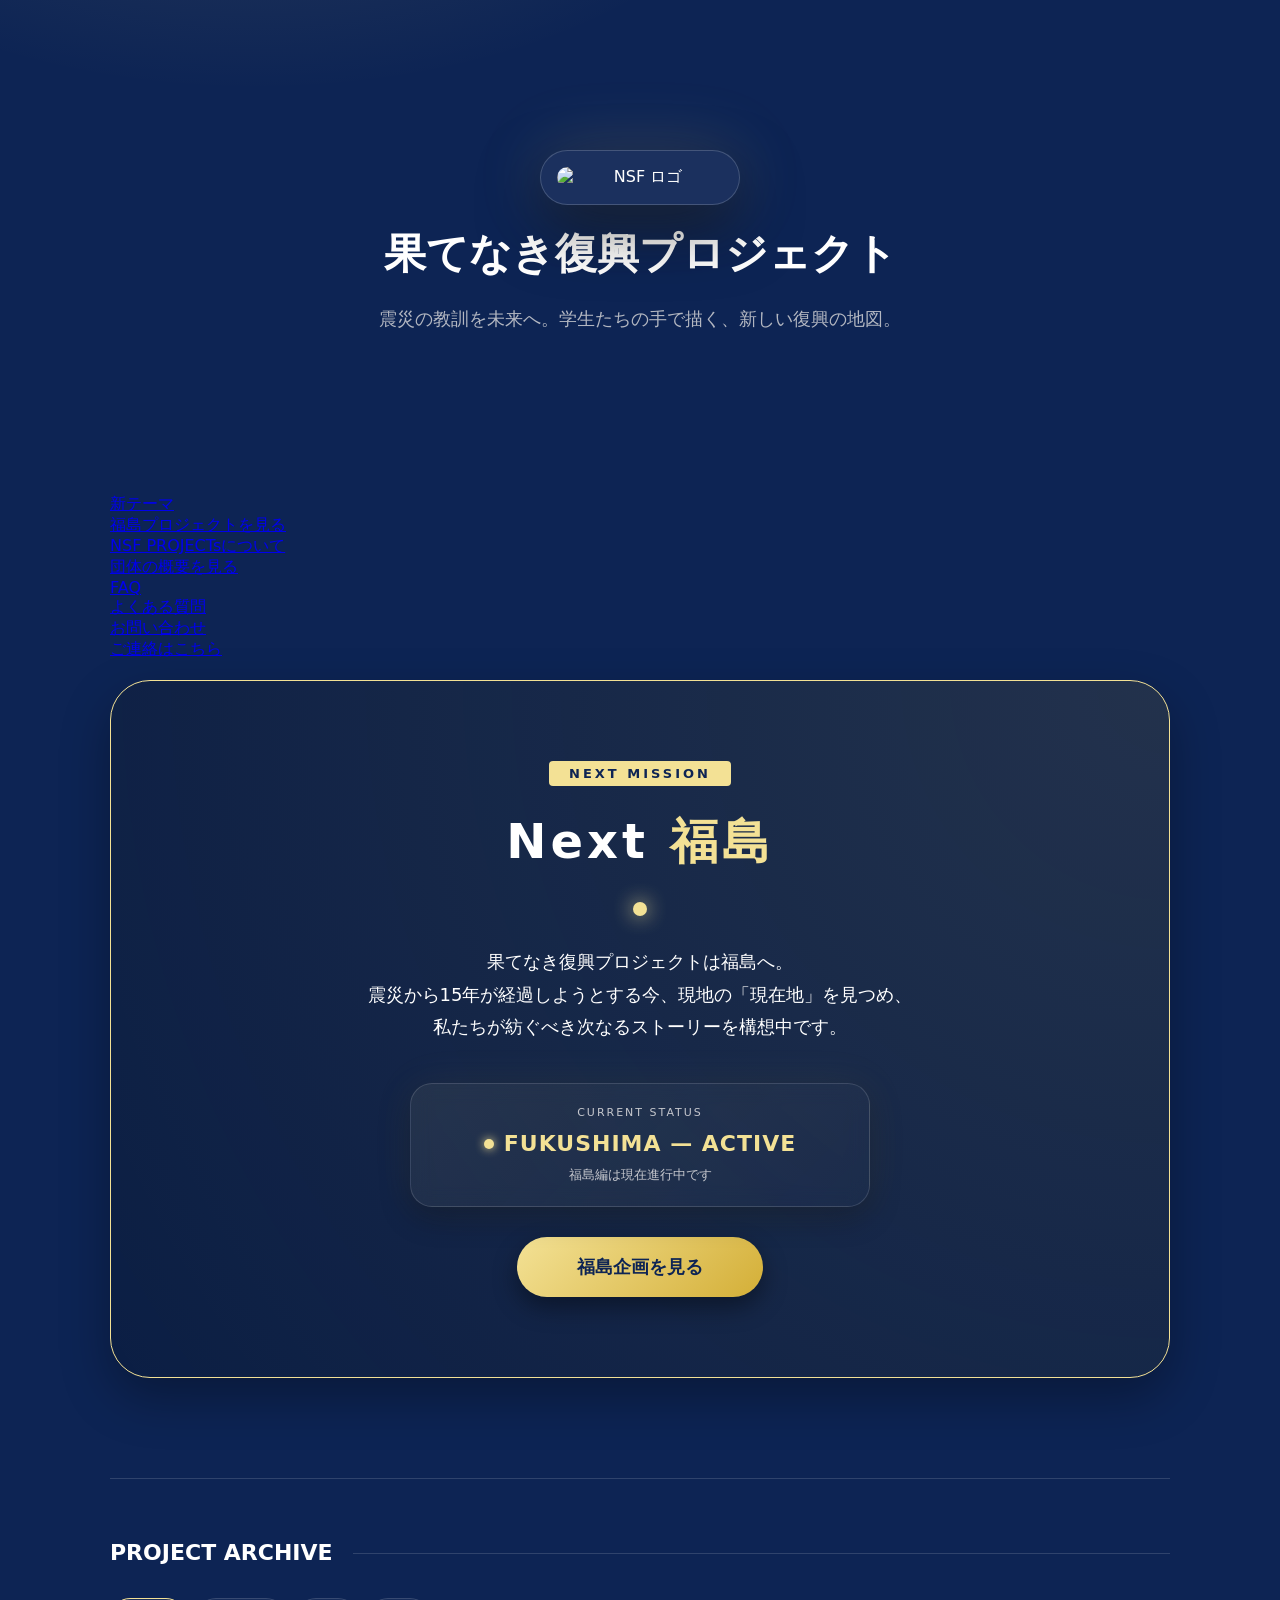
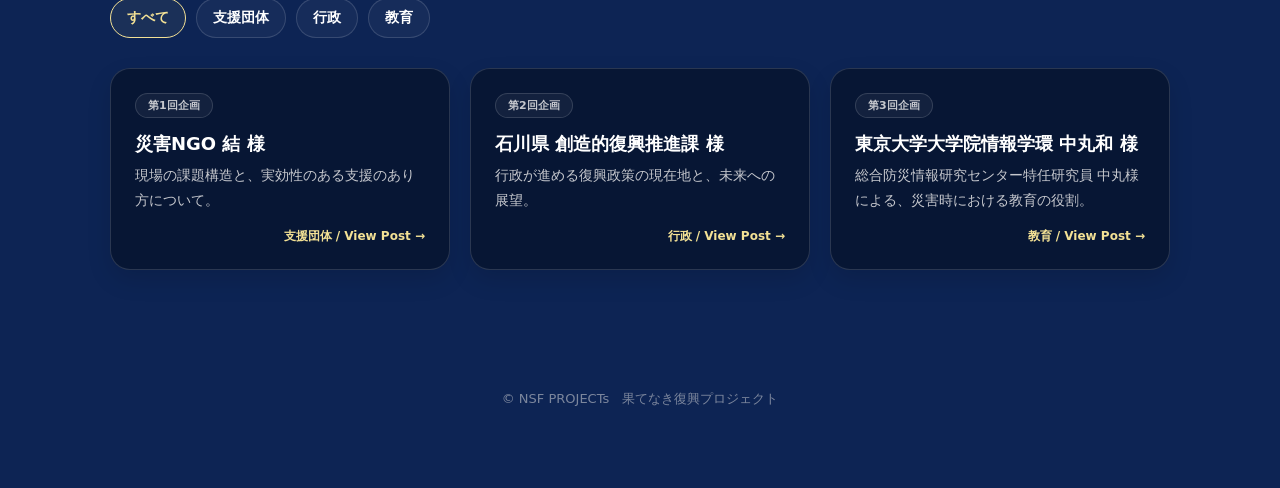
==== index.html @ 6070a267 "Update index.html" ====
<!doctype html>
<html lang="ja">
<head>
<meta charset="utf-8">
<meta name="viewport" content="width=device-width,initial-scale=1">
<title>NSF｜果てなき復興プロジェクト</title>
<link rel="stylesheet" href="css/style.css">
</head>
<body>
<!-- ===== HERO ===== -->
<section class="hero">
<div class="wrap">
<img class="logo" src="https://lh3.googleusercontent.com/d/1dYZkrXob6eO5CyBbREL5Y74xkpha36_d" alt="NSF ロゴ">
<h1>果てなき復興プロジェクト</h1>
<p class="hero-text">
 
      震災の教訓を未来へ。学生たちの手で描く、新しい復興の地図。
</p>
</div>
</section>
<div class="wrap">
<!-- ===== ナビ ===== -->
<section class="nav-section reveal">
<div class="nav-grid">
<a href="fukushima.html" class="nav-card">
<div class="nav-title">新テーマ</div>
<div class="nav-desc">福島プロジェクトを見る</div>
</a>
<a href="about.html" class="nav-card">
<div class="nav-title">NSF PROJECTsについて</div>
<div class="nav-desc">団体の概要を見る</div>
</a>
<a href="faq.html" class="nav-card">
<div class="nav-title">FAQ</div>
<div class="nav-desc">よくある質問</div>
</a>
<a href="contact.html" class="nav-card">
<div class="nav-title">お問い合わせ</div>
<div class="nav-desc">ご連絡はこちら</div>
</a>
</div>
</section>
<!-- ===== NEXT MISSION ===== -->
<section class="nextMission reveal">
<div class="mission-label">NEXT MISSION</div>
<h2 class="next-title">
 
      Next <span>福島</span>
</h2>
<div class="pulse-loader"></div>
<p class="next-text">
 
      果てなき復興プロジェクトは福島へ。<br>
 
      震災から15年が経過しようとする今、現地の「現在地」を見つめ、<br>
 
      私たちが紡ぐべき次なるストーリーを構想中です。
</p>
<!-- ステータス -->
<div class="status-box">
<div class="status-label">CURRENT STATUS</div>
<div class="status-main">
<span class="status-dot"></span>
<span class="status-text">FUKUSHIMA — ACTIVE</span>
</div>
<div class="status-sub">
 
        福島編は現在進行中です
</div>
</div>
<a href="fukushima.html" class="btn-action">
 
      福島企画を見る
</a>
</section>
<!-- ===== ARCHIVE ===== -->
<section class="archive-section">
<div class="section-head reveal">
<h2>PROJECT ARCHIVE</h2>
<div class="line"></div>
</div>
<div class="filter-bar reveal">
<button class="filter-btn active" data-filter="all">すべて</button>
<button class="filter-btn" data-filter="支援団体">支援団体</button>
<button class="filter-btn" data-filter="行政">行政</button>
<button class="filter-btn" data-filter="教育">教育</button>
</div>
<div id="archiveGrid" class="archiveGrid">
<!-- script.jsで生成 -->
</div>
</section>
</div>
<footer>
 
  © NSF PROJECTs　果てなき復興プロジェクト
</footer>
<script src="script.js"></script>
</body>
</html>
---- css/style.css ----
:root{

  --bg:#0D2454;

  --panel:#0B1E44;

  --panel2:#071634;

  --text:#FFFFFF;

  --muted:#C5C7CD;

  --line:rgba(255,255,255,.14);

  --gold:#F3E195;

}

*{

  box-sizing:border-box;

}

html{

  scroll-behavior:smooth;

}

body{

  margin:0;

  font-family:system-ui,-apple-system,"Noto Sans JP",sans-serif;

  background:

    radial-gradient(900px 500px at 20% -10%, rgba(243,225,149,.12), transparent 60%),

    var(--bg);

  color:var(--text);

}

img{

  max-width:100%;

  display:block;

}

button,

a{

  -webkit-tap-highlight-color:transparent;

}

.wrap{

  max-width:1100px;

  margin:auto;

  padding:40px 20px;

}

h1{

  font-size:42px;

  margin:0;

  line-height:1.2;

}

h2{

  font-size:26px;

  margin:0;

  line-height:1.3;

}

h3{

  font-size:18px;

  margin:0 0 6px;

  color:var(--text);

  line-height:1.5;

}

p{

  color:var(--muted);

  line-height:1.8;

}

/* ===== HERO ===== */

.hero{

  text-align:center;

  padding:110px 20px 60px;

  position:relative;

}

.logo{

  position:relative;

  z-index:1;

  width:200px;

  max-width:55vw;

  margin:0 auto 24px;

  padding:16px;

  border-radius:28px;

  background:rgba(255,255,255,.06);

  border:1px solid rgba(255,255,255,.18);

  box-shadow:

    0 25px 60px rgba(0,0,0,.5),

    0 0 70px rgba(243,225,149,.18);

}

.hero-text{

  margin-top:24px;

  font-size:18px;

  opacity:.9;

}

/* ===== NEXT MISSION ===== */

.nextMission{

  margin:20px 0 100px;

  padding:80px 40px;

  background:

    radial-gradient(circle at top right, rgba(243,225,149,.1), transparent),

    var(--panel);

  border:1px solid var(--gold);

  border-radius:40px;

  text-align:center;

  position:relative;

  overflow:hidden;

  box-shadow:0 20px 50px rgba(0,0,0,.3);

}

.mission-label{

  display:inline-block;

  background:var(--gold);

  color:var(--bg);

  padding:5px 20px;

  border-radius:4px;

  font-size:13px;

  font-weight:900;

  letter-spacing:3px;

  margin-bottom:24px;

}

.next-title{

  font-size:48px;

  letter-spacing:4px;

  margin:0;

  font-weight:900;

}

.next-title span{

  color:var(--gold);

}

.next-text{

  max-width:600px;

  margin:0 auto;

  font-size:18px;

  color:#fff;

  line-height:1.8;

}

.pulse-loader{

  width:14px;

  height:14px;

  background:var(--gold);

  border-radius:50%;

  margin:30px auto;

  box-shadow:0 0 20px var(--gold);

  animation:pulse 2s infinite;

}

@keyframes pulse{

  0%{

    transform:scale(1);

    opacity:1;

    box-shadow:0 0 0 0 rgba(243,225,149,.7);

  }

  70%{

    transform:scale(2);

    opacity:0;

    box-shadow:0 0 0 30px rgba(243,225,149,0);

  }

  100%{

    transform:scale(1);

    opacity:0;

  }

}

/* ===== STATUS ===== */

.status-box{

  margin:40px auto 0;

  padding:22px 26px;

  max-width:460px;

  border:1px solid var(--line);

  border-radius:22px;

  background:linear-gradient(

    135deg,

    rgba(243,225,149,.08),

    rgba(255,255,255,.02)

  );

  backdrop-filter:blur(10px);

  box-shadow:

    0 10px 30px rgba(0,0,0,.3),

    0 0 40px rgba(243,225,149,.08);

  text-align:center;

  transition:transform .3s ease, box-shadow .3s ease, border-color .3s ease;

  position:relative;

  overflow:hidden;

}

.status-box::after{

  content:"";

  position:absolute;

  inset:0;

  background:linear-gradient(

    transparent 96%,

    rgba(255,255,255,.025) 100%

  );

  background-size:100% 4px;

  pointer-events:none;

  opacity:.7;

}

.status-box:hover{

  transform:translateY(-3px);

  border-color:rgba(243,225,149,.35);

  box-shadow:

    0 14px 36px rgba(0,0,0,.34),

    0 0 50px rgba(243,225,149,.12);

}

.status-label{

  font-size:11px;

  letter-spacing:2px;

  color:var(--muted);

  margin-bottom:12px;

  position:relative;

  z-index:1;

}

.status-main{

  display:flex;

  align-items:center;

  justify-content:center;

  gap:10px;

  position:relative;

  z-index:1;

}

.status-dot{

  width:10px;

  height:10px;

  border-radius:50%;

  background:var(--gold);

  box-shadow:0 0 10px var(--gold);

  animation:statusPulse 1.8s infinite;

  flex:0 0 auto;

}

@keyframes statusPulse{

  0%{

    transform:scale(1);

    opacity:1;

  }

  50%{

    transform:scale(1.6);

    opacity:.6;

  }

  100%{

    transform:scale(1);

    opacity:1;

  }

}

.status-text{

  font-size:22px;

  font-weight:800;

  letter-spacing:1px;

  color:var(--gold);

  animation:fadeGlow 2.5s infinite;

}

@keyframes fadeGlow{

  0%,100%{

    opacity:1;

  }

  50%{

    opacity:.72;

  }

}

.status-sub{

  margin-top:10px;

  font-size:13px;

  color:var(--muted);

  position:relative;

  z-index:1;

}

/* ===== ACTION BUTTON ===== */

.btn-action{

  display:inline-block;

  margin-top:30px;

  padding:18px 60px;

  background:linear-gradient(135deg, #F3E195 0%, #D4AF37 100%);

  color:#0D2454;

  text-decoration:none;

  font-weight:800;

  border-radius:50px;

  box-shadow:0 10px 25px rgba(0,0,0,.4);

  transition:transform .3s ease, box-shadow .3s ease, filter .3s ease;

  font-size:18px;

}

.btn-action:hover{

  transform:scale(1.05);

  box-shadow:0 15px 35px rgba(243,225,149,.3);

  filter:brightness(1.02);

}

/* ===== ARCHIVE ===== */

.archive-section{

  border-top:1px solid var(--line);

  padding-top:60px;

}

.section-head{

  display:flex;

  align-items:center;

  gap:20px;

  margin-bottom:30px;

}

.section-head h2{

  font-size:22px;

  margin:0;

  white-space:nowrap;

}

.section-head .line{

  height:1px;

  background:var(--line);

  width:100%;

}

.filter-bar{

  display:flex;

  flex-wrap:wrap;

  gap:10px;

  margin-bottom:24px;

}

.filter-btn{

  border:1px solid var(--line);

  background:rgba(255,255,255,.04);

  color:var(--text);

  padding:10px 16px;

  border-radius:999px;

  cursor:pointer;

  transition:.25s;

  font-size:14px;

  font-weight:700;

}

.filter-btn.active,

.filter-btn:hover{

  border-color:var(--gold);

  color:var(--gold);

  background:rgba(243,225,149,.06);

}

.archiveGrid{

  display:grid;

  grid-template-columns:repeat(auto-fit,minmax(300px,1fr));

  gap:20px;

  margin-top:30px;

}

.archiveItem{

  display:block;

  text-decoration:none;

  background:var(--panel2);

  border:1px solid var(--line);

  border-radius:20px;

  padding:24px;

  transition:transform .3s ease, border-color .3s ease, background .3s ease, box-shadow .3s ease;

  cursor:pointer;

  box-shadow:0 10px 25px rgba(0,0,0,.12);

}

.archiveItem:hover{

  border-color:var(--gold);

  transform:translateY(-5px);

  background:rgba(255,255,255,.02);

  box-shadow:0 16px 36px rgba(0,0,0,.24);

}

.pill{

  display:inline-block;

  padding:4px 12px;

  border-radius:999px;

  background:rgba(255,255,255,.05);

  color:var(--muted);

  font-weight:700;

  font-size:11px;

  border:1px solid var(--line);

  margin-bottom:12px;

}

.archiveItem p{

  font-size:14px;

  margin:0;

}

.view-link{

  font-size:12px;

  color:var(--gold);

  margin-top:15px;

  text-align:right;

  font-weight:bold;

}

.empty-message{

  grid-column:1 / -1;

  padding:28px 24px;

  border:1px dashed var(--line);

  border-radius:18px;

  text-align:center;

  color:var(--muted);

  background:rgba(255,255,255,.02);

}

/* ===== REVEAL ===== */

.reveal{

  opacity:0;

  transform:translateY(30px);

  transition:opacity .8s ease, transform .8s ease;

}

.reveal.show{

  opacity:1;

  transform:translateY(0);

}

/* ===== FOOTER ===== */

footer{

  text-align:center;

  padding:80px 20px;

  color:var(--muted);

  font-size:13px;

  opacity:.6;

}

/* ===== RESPONSIVE ===== */

@media (max-width: 768px){

  .wrap{

    padding:28px 16px;

  }

  .hero{

    padding:80px 16px 40px;

  }

  h1{

    font-size:32px;

  }

  .hero-text{

    font-size:16px;

  }

  .nextMission{

    padding:56px 22px;

    margin:10px 0 70px;

    border-radius:28px;

  }

  .next-title{

    font-size:34px;

    letter-spacing:2px;

  }

  .next-text{

    font-size:16px;

  }

  .status-box{

    margin-top:28px;

    padding:18px 18px;

  }

  .status-main{

    flex-direction:column;

    gap:8px;

  }

  .status-text{

    font-size:18px;

    text-align:center;

  }

  .btn-action{

    width:100%;

    max-width:100%;

    padding:16px 20px;

    font-size:16px;

  }

  .section-head{

    gap:12px;

  }

  .section-head h2{

    font-size:18px;

  }

  .archiveGrid{

    grid-template-columns:1fr;

  }

}

@media (max-width: 480px){

  .logo{

    width:170px;

    padding:12px;

  }

  .mission-label{

    font-size:11px;

    letter-spacing:2px;

    padding:5px 14px;

  }

  .next-title{

    font-size:28px;

  }

  .filter-btn{

    font-size:13px;

    padding:9px 14px;

  }

}
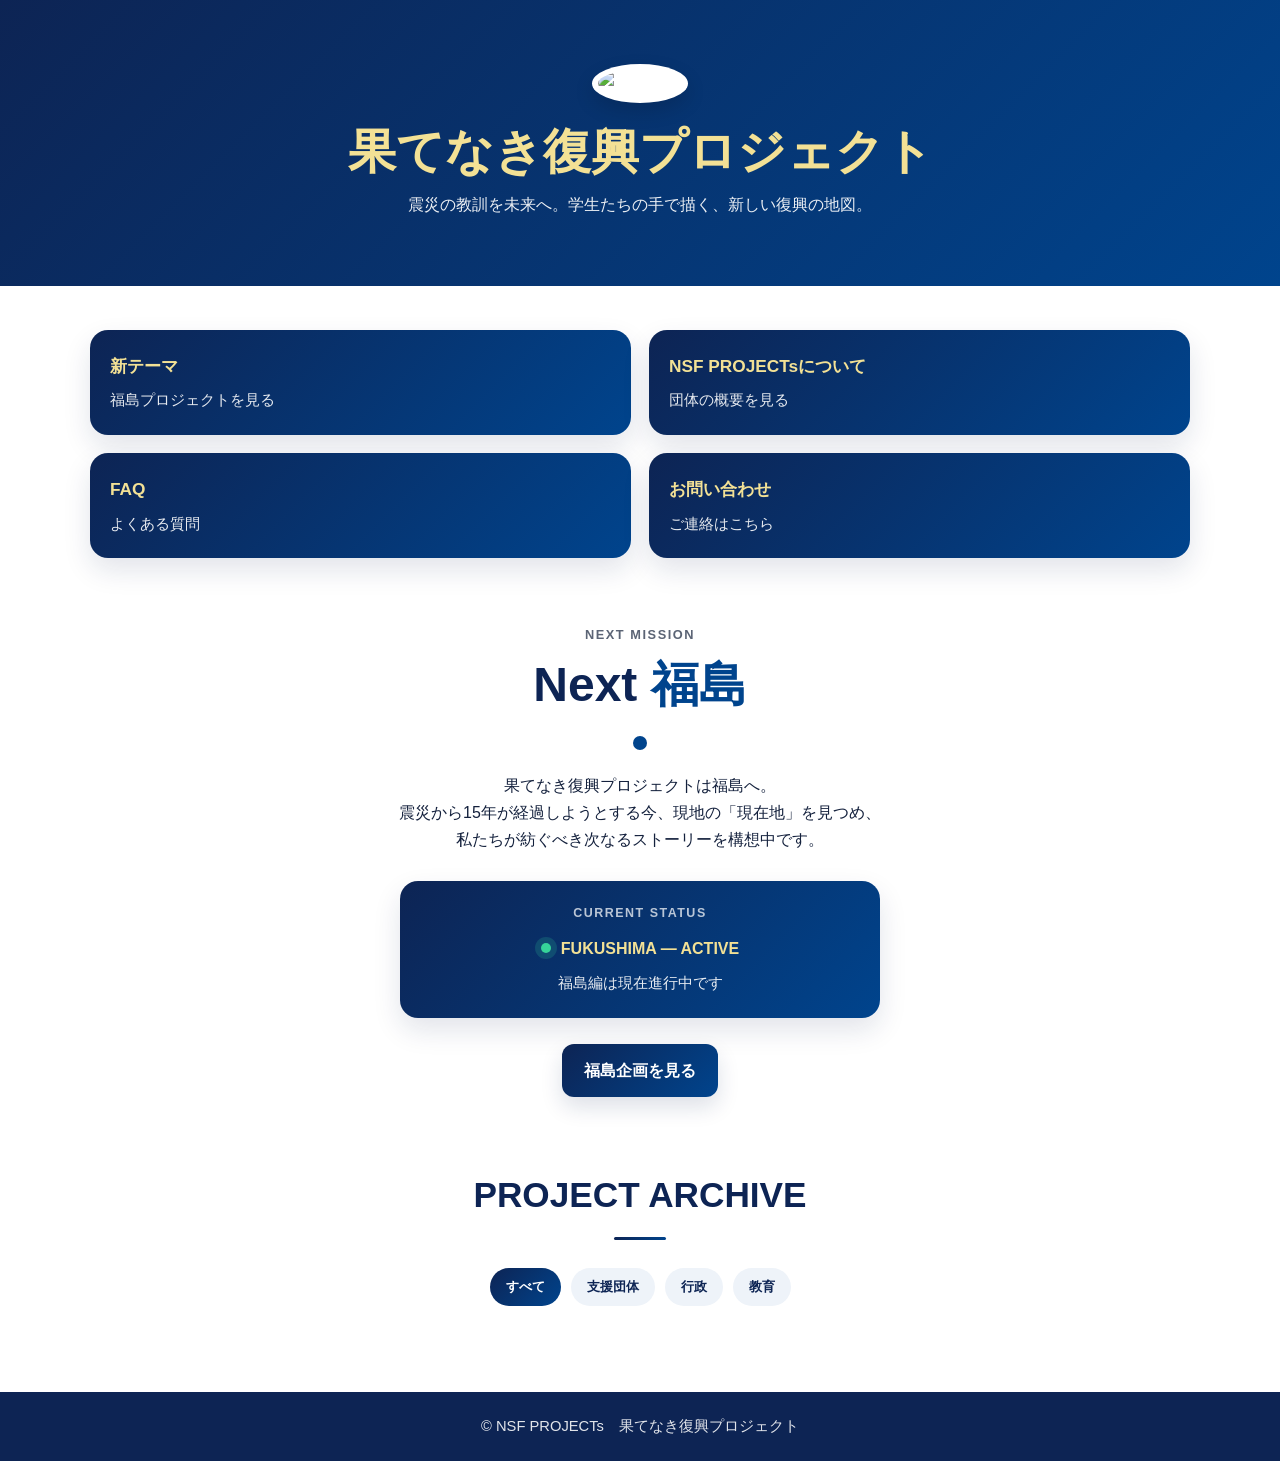
==== commit 4bf48bb2: "Update index.html" ====
--- a/index.html
+++ b/index.html
@@ -94,7 +94,7 @@
  
   © NSF PROJECTs　果てなき復興プロジェクト
 </footer>
-<script src="script.js"></script>
+<script src="js/script.js"></script>
 </body>
 </html>
 
--- a/css/style.css
+++ b/css/style.css
@@ -1,19 +1,21 @@
 :root{
 
-  --bg:#0D2454;
-
-  --panel:#0B1E44;
-
-  --panel2:#071634;
-
-  --text:#FFFFFF;
-
-  --muted:#C5C7CD;
-
-  --line:rgba(255,255,255,.14);
+  --main:#0D2454;
+
+  --accent:#00448d;
 
   --gold:#F3E195;
 
+  --bg:#ffffff;
+
+  --text:#14213d;
+
+  --sub:#5b6475;
+
+  --line:#d9e2f0;
+
+  --cardText:#ffffff;
+
 }
 
 *{
@@ -22,889 +24,854 @@
 
 }
 
-html{
-
-  scroll-behavior:smooth;
-
-}
-
 body{
 
   margin:0;
 
-  font-family:system-ui,-apple-system,"Noto Sans JP",sans-serif;
-
-  background:
-
-    radial-gradient(900px 500px at 20% -10%, rgba(243,225,149,.12), transparent 60%),
-
-    var(--bg);
+  font-family:'Noto Sans JP',sans-serif;
+
+  background:var(--bg);
 
   color:var(--text);
 
-}
-
-img{
-
-  max-width:100%;
+  line-height:1.7;
+
+}
+
+/* ===== 共通 ===== */
+
+.wrap{
+
+  width:min(1100px, calc(100% - 32px));
+
+  margin:0 auto;
+
+}
+
+.line{
+
+  width:52px;
+
+  height:3px;
+
+  background:linear-gradient(135deg,var(--main),var(--accent));
+
+  margin:12px auto 0;
+
+  border-radius:999px;
+
+}
+
+.btn-action{
+
+  display:inline-block;
+
+  padding:13px 22px;
+
+  background:linear-gradient(135deg,var(--main),var(--accent));
+
+  border-radius:12px;
+
+  color:#fff;
+
+  text-decoration:none;
+
+  font-weight:700;
+
+  box-shadow:0 10px 22px rgba(13,36,84,.14);
+
+  transition:transform .2s ease, box-shadow .2s ease, opacity .2s ease;
+
+}
+
+.btn-action:hover{
+
+  transform:translateY(-2px);
+
+  box-shadow:0 14px 28px rgba(13,36,84,.18);
+
+  opacity:.98;
+
+}
+
+/* ===== HEADER ===== */
+
+.site-header{
+
+  background:linear-gradient(135deg,var(--main),var(--accent));
+
+  padding:12px 20px;
+
+  position:sticky;
+
+  top:0;
+
+  z-index:1000;
+
+  box-shadow:0 2px 10px rgba(0,0,0,.08);
+
+}
+
+.header-inner{
+
+  max-width:1100px;
+
+  margin:0 auto;
+
+  display:flex;
+
+  justify-content:space-between;
+
+  align-items:center;
+
+  gap:20px;
+
+}
+
+.header-logo{
+
+  color:#fff;
+
+  font-weight:900;
+
+  text-decoration:none;
+
+  font-size:1.1rem;
+
+  letter-spacing:.04em;
+
+  white-space:nowrap;
+
+}
+
+.header-nav{
+
+  display:flex;
+
+  flex-wrap:wrap;
+
+  gap:14px;
+
+}
+
+.header-nav a{
+
+  position:relative;
+
+  color:rgba(255,255,255,.78);
+
+  text-decoration:none;
+
+  font-size:.95rem;
+
+  padding:6px 2px;
+
+  transition:.2s ease;
+
+}
+
+.header-nav a:hover{
+
+  color:#fff;
+
+}
+
+.header-nav a.active{
+
+  color:#fff;
+
+  font-weight:700;
+
+}
+
+.header-nav a.active::after{
+
+  content:"";
+
+  position:absolute;
+
+  left:0;
+
+  bottom:0;
+
+  width:100%;
+
+  height:2px;
+
+  background:var(--gold);
+
+  border-radius:999px;
+
+}
+
+/* ===== HERO ===== */
+
+.hero{
+
+  background:linear-gradient(135deg,var(--main),var(--accent));
+
+  color:#fff;
+
+  text-align:center;
+
+  padding:64px 0 68px;
+
+}
+
+.logo{
+
+  width:100px;
+
+  max-width:28vw;
+
+  border-radius:50%;
+
+  background:#fff;
+
+  padding:6px;
+
+  box-shadow:0 8px 20px rgba(0,0,0,.14);
+
+}
+
+.hero h1{
+
+  margin:20px 0 10px;
+
+  font-size:clamp(2rem, 5vw, 3rem);
+
+  line-height:1.2;
+
+  color:var(--gold);
+
+}
+
+.hero-text{
+
+  margin:0 auto;
+
+  max-width:760px;
+
+  font-size:1rem;
+
+  color:rgba(255,255,255,.92);
+
+}
+
+/* ===== NAV SECTION ===== */
+
+.nav-section{
+
+  padding:44px 0 10px;
+
+}
+
+.nav-grid{
+
+  display:grid;
+
+  grid-template-columns:repeat(2, minmax(0,1fr));
+
+  gap:18px;
+
+}
+
+.nav-card{
 
   display:block;
 
-}
-
-button,
-
-a{
-
-  -webkit-tap-highlight-color:transparent;
-
-}
-
-.wrap{
-
-  max-width:1100px;
-
-  margin:auto;
-
-  padding:40px 20px;
-
-}
-
-h1{
-
-  font-size:42px;
+  text-decoration:none;
+
+  background:linear-gradient(135deg,var(--main),var(--accent));
+
+  color:#fff;
+
+  border-radius:18px;
+
+  padding:22px 20px;
+
+  box-shadow:0 12px 28px rgba(13,36,84,.12);
+
+  transition:transform .2s ease, box-shadow .2s ease;
+
+}
+
+.nav-card:hover{
+
+  transform:translateY(-3px);
+
+  box-shadow:0 16px 32px rgba(13,36,84,.18);
+
+}
+
+.nav-title{
+
+  font-size:1.08rem;
+
+  font-weight:800;
+
+  color:var(--gold);
+
+  margin-bottom:6px;
+
+}
+
+.nav-desc{
+
+  font-size:.95rem;
+
+  color:rgba(255,255,255,.9);
+
+}
+
+/* ===== NEXT MISSION ===== */
+
+.nextMission{
+
+  text-align:center;
+
+  padding:56px 0;
+
+}
+
+.mission-label{
+
+  font-size:.8rem;
+
+  font-weight:800;
+
+  letter-spacing:.12em;
+
+  color:var(--sub);
+
+  margin-bottom:10px;
+
+}
+
+.next-title{
 
   margin:0;
 
+  font-size:clamp(2rem, 5vw, 3rem);
+
   line-height:1.2;
 
-}
-
-h2{
-
-  font-size:26px;
+  color:var(--main);
+
+}
+
+.next-title span{
+
+  color:var(--accent);
+
+}
+
+.pulse-loader{
+
+  width:14px;
+
+  height:14px;
+
+  border-radius:50%;
+
+  background:var(--accent);
+
+  margin:22px auto;
+
+  box-shadow:0 0 0 rgba(0,68,141,.5);
+
+  animation:pulse 1.8s infinite;
+
+}
+
+@keyframes pulse{
+
+  0%{
+
+    transform:scale(1);
+
+    box-shadow:0 0 0 0 rgba(0,68,141,.4);
+
+  }
+
+  70%{
+
+    transform:scale(1.05);
+
+    box-shadow:0 0 0 18px rgba(0,68,141,0);
+
+  }
+
+  100%{
+
+    transform:scale(1);
+
+    box-shadow:0 0 0 0 rgba(0,68,141,0);
+
+  }
+
+}
+
+.next-text{
+
+  max-width:760px;
+
+  margin:0 auto 28px;
+
+  color:var(--text);
+
+}
+
+.status-box{
+
+  max-width:480px;
+
+  margin:0 auto 26px;
+
+  background:linear-gradient(135deg,var(--main),var(--accent));
+
+  border-radius:18px;
+
+  padding:22px 20px;
+
+  color:#fff;
+
+  box-shadow:0 12px 28px rgba(13,36,84,.12);
+
+}
+
+.status-label{
+
+  font-size:.78rem;
+
+  letter-spacing:.12em;
+
+  font-weight:800;
+
+  color:rgba(255,255,255,.72);
+
+  margin-bottom:10px;
+
+}
+
+.status-main{
+
+  display:flex;
+
+  align-items:center;
+
+  justify-content:center;
+
+  gap:10px;
+
+  margin-bottom:8px;
+
+}
+
+.status-dot{
+
+  width:10px;
+
+  height:10px;
+
+  border-radius:50%;
+
+  background:#36d399;
+
+  box-shadow:0 0 0 6px rgba(54,211,153,.18);
+
+}
+
+.status-text{
+
+  font-weight:800;
+
+  color:var(--gold);
+
+}
+
+.status-sub{
+
+  color:rgba(255,255,255,.9);
+
+  font-size:.95rem;
+
+}
+
+/* ===== ARCHIVE ===== */
+
+.archive-section{
+
+  padding:12px 0 60px;
+
+}
+
+.section-head{
+
+  text-align:center;
+
+  margin-bottom:28px;
+
+}
+
+.section-head h2{
 
   margin:0;
 
-  line-height:1.3;
-
-}
-
-h3{
+  font-size:clamp(1.6rem, 4vw, 2.2rem);
+
+  color:var(--main);
+
+}
+
+.filter-bar{
+
+  display:flex;
+
+  flex-wrap:wrap;
+
+  justify-content:center;
+
+  gap:10px;
+
+  margin-bottom:26px;
+
+}
+
+.filter-btn{
+
+  border:none;
+
+  background:#eef3f9;
+
+  color:var(--main);
+
+  padding:10px 16px;
+
+  border-radius:999px;
+
+  cursor:pointer;
+
+  font-weight:700;
+
+  transition:.2s ease;
+
+}
+
+.filter-btn:hover{
+
+  background:#dde8f5;
+
+}
+
+.filter-btn.active{
+
+  background:linear-gradient(135deg,var(--main),var(--accent));
+
+  color:#fff;
+
+}
+
+.archiveGrid{
+
+  display:grid;
+
+  grid-template-columns:repeat(3, minmax(0,1fr));
+
+  gap:20px;
+
+}
+
+.archive-card{
+
+  background:#fff;
+
+  border:1px solid var(--line);
+
+  border-radius:18px;
+
+  padding:20px;
+
+  box-shadow:0 10px 24px rgba(13,36,84,.06);
+
+  transition:transform .2s ease, box-shadow .2s ease;
+
+}
+
+.archive-card:hover{
+
+  transform:translateY(-3px);
+
+  box-shadow:0 14px 28px rgba(13,36,84,.1);
+
+}
+
+.archive-tag{
+
+  display:inline-block;
+
+  margin-bottom:10px;
+
+  padding:5px 10px;
+
+  border-radius:999px;
+
+  background:#e9f1fb;
+
+  color:var(--accent);
+
+  font-size:.78rem;
+
+  font-weight:800;
+
+}
+
+.archive-card h3{
+
+  margin:0 0 8px;
+
+  font-size:1.08rem;
+
+  color:var(--main);
+
+}
+
+.archive-card p{
+
+  margin:0;
+
+  font-size:.95rem;
+
+  color:var(--sub);
+
+}
+
+/* ===== FOOTER ===== */
+
+footer{
+
+  background:var(--main);
+
+  color:rgba(255,255,255,.88);
+
+  text-align:center;
+
+  padding:22px 16px;
+
+  font-size:.92rem;
+
+}
+
+/* ===== REVEAL ===== */
+
+.reveal{
+
+  opacity:1;
+
+  transform:none;
+
+}
+
+/* ===== RESPONSIVE ===== */
+
+@media (max-width:900px){
+
+  .archiveGrid{
+
+    grid-template-columns:repeat(2, minmax(0,1fr));
+
+  }
+
+}
+
+@media (max-width:768px){
+
+  .header-inner{
+
+    flex-direction:column;
+
+    align-items:flex-start;
+
+  }
+
+  .header-nav{
+
+    gap:10px 14px;
+
+  }
+
+  .header-nav a.active{
+
+    background:rgba(255,255,255,.14);
+
+    padding:6px 10px;
+
+    border-radius:8px;
+
+  }
+
+  .header-nav a.active::after{
+
+    display:none;
+
+  }
+
+  .nav-grid{
+
+    grid-template-columns:1fr;
+
+  }
+
+  .nextMission{
+
+    padding:48px 0;
+
+  }
+
+  .archiveGrid{
+
+    grid-template-columns:1fr;
+
+  }
+
+  .hero{
+
+    padding:52px 0 56px;
+
+  }
+
+}
+/* ===== ARCHIVE GRID ===== */
+
+.archiveGrid{
+
+  display:grid;
+
+  grid-template-columns:repeat(3,1fr);
+
+  gap:24px;
+
+  margin-top:20px;
+
+}
+
+/* ===== カード ===== */
+
+.archive-card{
+
+  background:#ffffff;
+
+  border-radius:16px;
+
+  padding:20px;
+
+  box-shadow:0 8px 20px rgba(0,0,0,0.08);
+
+  transition:all 0.25s ease;
+
+  border:1px solid #e5e7eb;
+
+}
+
+/* hoverで浮く */
+
+.archive-card:hover{
+
+  transform:translateY(-6px);
+
+  box-shadow:0 18px 35px rgba(0,0,0,0.12);
+
+}
+
+/* タグ */
+
+.archive-tag{
+
+  display:inline-block;
+
+  font-size:12px;
+
+  padding:5px 10px;
+
+  border-radius:999px;
+
+  background:#eef2ff;
+
+  color:#00448d;
+
+  font-weight:700;
+
+  margin-bottom:10px;
+
+}
+
+/* タイトル */
+
+.archive-card h3{
 
   font-size:18px;
 
-  margin:0 0 6px;
-
-  color:var(--text);
-
-  line-height:1.5;
-
-}
-
-p{
-
-  color:var(--muted);
-
-  line-height:1.8;
-
-}
-
-/* ===== HERO ===== */
-
-.hero{
-
-  text-align:center;
-
-  padding:110px 20px 60px;
-
-  position:relative;
-
-}
-
-.logo{
-
-  position:relative;
-
-  z-index:1;
-
-  width:200px;
-
-  max-width:55vw;
-
-  margin:0 auto 24px;
-
-  padding:16px;
-
-  border-radius:28px;
-
-  background:rgba(255,255,255,.06);
-
-  border:1px solid rgba(255,255,255,.18);
-
-  box-shadow:
-
-    0 25px 60px rgba(0,0,0,.5),
-
-    0 0 70px rgba(243,225,149,.18);
-
-}
-
-.hero-text{
-
-  margin-top:24px;
-
-  font-size:18px;
-
-  opacity:.9;
-
-}
-
-/* ===== NEXT MISSION ===== */
-
-.nextMission{
-
-  margin:20px 0 100px;
-
-  padding:80px 40px;
-
-  background:
-
-    radial-gradient(circle at top right, rgba(243,225,149,.1), transparent),
-
-    var(--panel);
-
-  border:1px solid var(--gold);
-
-  border-radius:40px;
-
-  text-align:center;
-
-  position:relative;
-
-  overflow:hidden;
-
-  box-shadow:0 20px 50px rgba(0,0,0,.3);
-
-}
-
-.mission-label{
-
-  display:inline-block;
-
-  background:var(--gold);
-
-  color:var(--bg);
-
-  padding:5px 20px;
-
-  border-radius:4px;
+  margin:0 0 10px;
+
+  color:#0D2454;
+
+  line-height:1.4;
+
+}
+
+/* 説明 */
+
+.archive-card p{
+
+  font-size:14px;
+
+  color:#555;
+
+  line-height:1.6;
+
+  margin-bottom:14px;
+
+}
+
+/* リンク */
+
+.archive-link{
 
   font-size:13px;
 
-  font-weight:900;
-
-  letter-spacing:3px;
-
-  margin-bottom:24px;
-
-}
-
-.next-title{
-
-  font-size:48px;
-
-  letter-spacing:4px;
-
-  margin:0;
-
-  font-weight:900;
-
-}
-
-.next-title span{
-
-  color:var(--gold);
-
-}
-
-.next-text{
-
-  max-width:600px;
-
-  margin:0 auto;
-
-  font-size:18px;
-
-  color:#fff;
-
-  line-height:1.8;
-
-}
-
-.pulse-loader{
-
-  width:14px;
-
-  height:14px;
-
-  background:var(--gold);
-
-  border-radius:50%;
-
-  margin:30px auto;
-
-  box-shadow:0 0 20px var(--gold);
-
-  animation:pulse 2s infinite;
-
-}
-
-@keyframes pulse{
-
-  0%{
-
-    transform:scale(1);
-
-    opacity:1;
-
-    box-shadow:0 0 0 0 rgba(243,225,149,.7);
-
-  }
-
-  70%{
-
-    transform:scale(2);
-
-    opacity:0;
-
-    box-shadow:0 0 0 30px rgba(243,225,149,0);
-
-  }
-
-  100%{
-
-    transform:scale(1);
-
-    opacity:0;
-
-  }
-
-}
-
-/* ===== STATUS ===== */
-
-.status-box{
-
-  margin:40px auto 0;
-
-  padding:22px 26px;
-
-  max-width:460px;
-
-  border:1px solid var(--line);
-
-  border-radius:22px;
-
-  background:linear-gradient(
-
-    135deg,
-
-    rgba(243,225,149,.08),
-
-    rgba(255,255,255,.02)
-
-  );
-
-  backdrop-filter:blur(10px);
-
-  box-shadow:
-
-    0 10px 30px rgba(0,0,0,.3),
-
-    0 0 40px rgba(243,225,149,.08);
-
-  text-align:center;
-
-  transition:transform .3s ease, box-shadow .3s ease, border-color .3s ease;
-
-  position:relative;
-
-  overflow:hidden;
-
-}
-
-.status-box::after{
-
-  content:"";
-
-  position:absolute;
-
-  inset:0;
-
-  background:linear-gradient(
-
-    transparent 96%,
-
-    rgba(255,255,255,.025) 100%
-
-  );
-
-  background-size:100% 4px;
-
-  pointer-events:none;
-
-  opacity:.7;
-
-}
-
-.status-box:hover{
-
-  transform:translateY(-3px);
-
-  border-color:rgba(243,225,149,.35);
-
-  box-shadow:
-
-    0 14px 36px rgba(0,0,0,.34),
-
-    0 0 50px rgba(243,225,149,.12);
-
-}
-
-.status-label{
-
-  font-size:11px;
-
-  letter-spacing:2px;
-
-  color:var(--muted);
-
-  margin-bottom:12px;
-
-  position:relative;
-
-  z-index:1;
-
-}
-
-.status-main{
-
-  display:flex;
-
-  align-items:center;
-
-  justify-content:center;
-
-  gap:10px;
-
-  position:relative;
-
-  z-index:1;
-
-}
-
-.status-dot{
-
-  width:10px;
-
-  height:10px;
-
-  border-radius:50%;
-
-  background:var(--gold);
-
-  box-shadow:0 0 10px var(--gold);
-
-  animation:statusPulse 1.8s infinite;
-
-  flex:0 0 auto;
-
-}
-
-@keyframes statusPulse{
-
-  0%{
-
-    transform:scale(1);
-
-    opacity:1;
-
-  }
-
-  50%{
-
-    transform:scale(1.6);
-
-    opacity:.6;
-
-  }
-
-  100%{
-
-    transform:scale(1);
-
-    opacity:1;
-
-  }
-
-}
-
-.status-text{
-
-  font-size:22px;
-
-  font-weight:800;
-
-  letter-spacing:1px;
-
-  color:var(--gold);
-
-  animation:fadeGlow 2.5s infinite;
-
-}
-
-@keyframes fadeGlow{
-
-  0%,100%{
-
-    opacity:1;
-
-  }
-
-  50%{
-
-    opacity:.72;
-
-  }
-
-}
-
-.status-sub{
-
-  margin-top:10px;
-
-  font-size:13px;
-
-  color:var(--muted);
-
-  position:relative;
-
-  z-index:1;
-
-}
-
-/* ===== ACTION BUTTON ===== */
-
-.btn-action{
-
-  display:inline-block;
-
-  margin-top:30px;
-
-  padding:18px 60px;
-
-  background:linear-gradient(135deg, #F3E195 0%, #D4AF37 100%);
-
-  color:#0D2454;
+  font-weight:700;
+
+  color:#00448d;
 
   text-decoration:none;
 
-  font-weight:800;
-
-  border-radius:50px;
-
-  box-shadow:0 10px 25px rgba(0,0,0,.4);
-
-  transition:transform .3s ease, box-shadow .3s ease, filter .3s ease;
-
-  font-size:18px;
-
-}
-
-.btn-action:hover{
-
-  transform:scale(1.05);
-
-  box-shadow:0 15px 35px rgba(243,225,149,.3);
-
-  filter:brightness(1.02);
-
-}
-
-/* ===== ARCHIVE ===== */
-
-.archive-section{
-
-  border-top:1px solid var(--line);
-
-  padding-top:60px;
-
-}
-
-.section-head{
-
-  display:flex;
-
-  align-items:center;
-
-  gap:20px;
-
-  margin-bottom:30px;
-
-}
-
-.section-head h2{
-
-  font-size:22px;
-
-  margin:0;
-
-  white-space:nowrap;
-
-}
-
-.section-head .line{
-
-  height:1px;
-
-  background:var(--line);
-
-  width:100%;
-
-}
-
-.filter-bar{
-
-  display:flex;
-
-  flex-wrap:wrap;
-
-  gap:10px;
-
-  margin-bottom:24px;
-
-}
-
-.filter-btn{
-
-  border:1px solid var(--line);
-
-  background:rgba(255,255,255,.04);
-
-  color:var(--text);
-
-  padding:10px 16px;
-
-  border-radius:999px;
-
-  cursor:pointer;
-
-  transition:.25s;
-
-  font-size:14px;
-
-  font-weight:700;
-
-}
-
-.filter-btn.active,
-
-.filter-btn:hover{
-
-  border-color:var(--gold);
-
-  color:var(--gold);
-
-  background:rgba(243,225,149,.06);
-
-}
-
-.archiveGrid{
-
-  display:grid;
-
-  grid-template-columns:repeat(auto-fit,minmax(300px,1fr));
-
-  gap:20px;
-
-  margin-top:30px;
-
-}
-
-.archiveItem{
-
-  display:block;
-
-  text-decoration:none;
-
-  background:var(--panel2);
-
-  border:1px solid var(--line);
-
-  border-radius:20px;
-
-  padding:24px;
-
-  transition:transform .3s ease, border-color .3s ease, background .3s ease, box-shadow .3s ease;
-
-  cursor:pointer;
-
-  box-shadow:0 10px 25px rgba(0,0,0,.12);
-
-}
-
-.archiveItem:hover{
-
-  border-color:var(--gold);
-
-  transform:translateY(-5px);
-
-  background:rgba(255,255,255,.02);
-
-  box-shadow:0 16px 36px rgba(0,0,0,.24);
-
-}
-
-.pill{
-
-  display:inline-block;
-
-  padding:4px 12px;
-
-  border-radius:999px;
-
-  background:rgba(255,255,255,.05);
-
-  color:var(--muted);
-
-  font-weight:700;
-
-  font-size:11px;
-
-  border:1px solid var(--line);
-
-  margin-bottom:12px;
-
-}
-
-.archiveItem p{
-
-  font-size:14px;
-
-  margin:0;
-
-}
-
-.view-link{
-
-  font-size:12px;
-
-  color:var(--gold);
-
-  margin-top:15px;
-
-  text-align:right;
-
-  font-weight:bold;
-
-}
-
-.empty-message{
-
-  grid-column:1 / -1;
-
-  padding:28px 24px;
-
-  border:1px dashed var(--line);
-
-  border-radius:18px;
-
-  text-align:center;
-
-  color:var(--muted);
-
-  background:rgba(255,255,255,.02);
-
-}
-
-/* ===== REVEAL ===== */
-
-.reveal{
-
-  opacity:0;
-
-  transform:translateY(30px);
-
-  transition:opacity .8s ease, transform .8s ease;
-
-}
-
-.reveal.show{
-
-  opacity:1;
-
-  transform:translateY(0);
-
-}
-
-/* ===== FOOTER ===== */
-
-footer{
-
-  text-align:center;
-
-  padding:80px 20px;
-
-  color:var(--muted);
-
-  font-size:13px;
-
-  opacity:.6;
-
-}
-
-/* ===== RESPONSIVE ===== */
-
-@media (max-width: 768px){
-
-  .wrap{
-
-    padding:28px 16px;
-
-  }
-
-  .hero{
-
-    padding:80px 16px 40px;
-
-  }
-
-  h1{
-
-    font-size:32px;
-
-  }
-
-  .hero-text{
-
-    font-size:16px;
-
-  }
-
-  .nextMission{
-
-    padding:56px 22px;
-
-    margin:10px 0 70px;
-
-    border-radius:28px;
-
-  }
-
-  .next-title{
-
-    font-size:34px;
-
-    letter-spacing:2px;
-
-  }
-
-  .next-text{
-
-    font-size:16px;
-
-  }
-
-  .status-box{
-
-    margin-top:28px;
-
-    padding:18px 18px;
-
-  }
-
-  .status-main{
-
-    flex-direction:column;
-
-    gap:8px;
-
-  }
-
-  .status-text{
-
-    font-size:18px;
-
-    text-align:center;
-
-  }
-
-  .btn-action{
-
-    width:100%;
-
-    max-width:100%;
-
-    padding:16px 20px;
-
-    font-size:16px;
-
-  }
-
-  .section-head{
-
-    gap:12px;
-
-  }
-
-  .section-head h2{
-
-    font-size:18px;
-
-  }
+}
+
+.archive-link:hover{
+
+  text-decoration:underline;
+
+}
+
+/* ===== レスポンシブ ===== */
+
+@media (max-width:900px){
 
   .archiveGrid{
 
+    grid-template-columns:repeat(2,1fr);
+
+  }
+
+}
+
+@media (max-width:600px){
+
+  .archiveGrid{
+
     grid-template-columns:1fr;
 
   }
 
 }
-
-@media (max-width: 480px){
-
-  .logo{
-
-    width:170px;
-
-    padding:12px;
-
-  }
-
-  .mission-label{
-
-    font-size:11px;
-
-    letter-spacing:2px;
-
-    padding:5px 14px;
-
-  }
-
-  .next-title{
-
-    font-size:28px;
-
-  }
-
-  .filter-btn{
-
-    font-size:13px;
-
-    padding:9px 14px;
-
-  }
-
-}
- +  
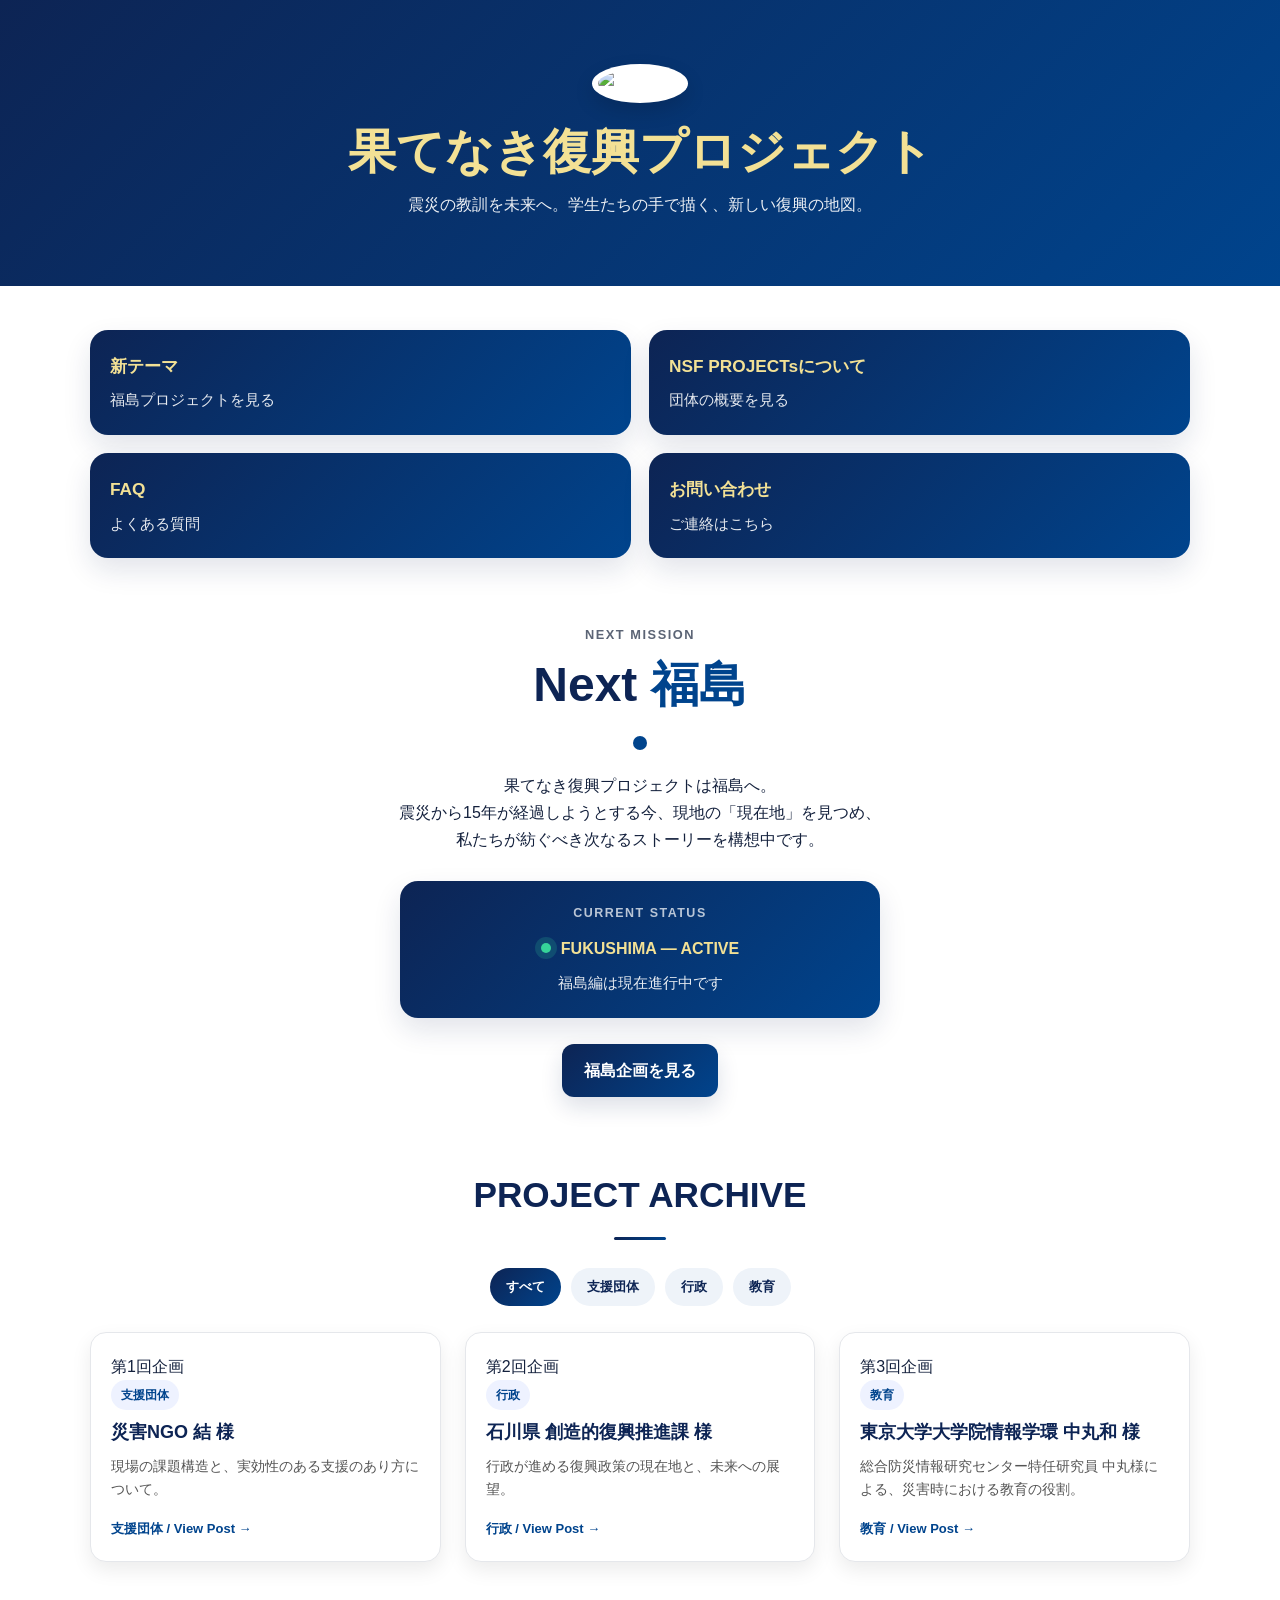
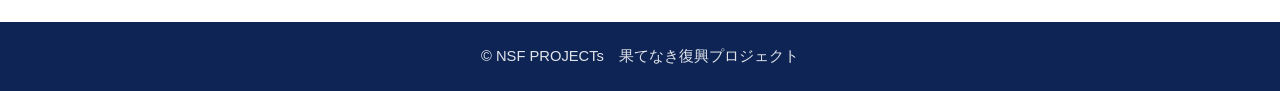
==== commit 0dc363a0: "Update index.html" ====
--- a/index.html
+++ b/index.html
@@ -5,6 +5,10 @@
 <meta name="viewport" content="width=device-width,initial-scale=1">
 <title>NSF｜果てなき復興プロジェクト</title>
 <link rel="stylesheet" href="css/style.css">
+
+<link rel="manifest" href="manifest.webmanifest">
+<meta name="theme-color" content="#0D2454">
+<link rel="apple-touch-icon" href="icons/icon-192.png">
 </head>
 <body>
 <!-- ===== HERO ===== -->
@@ -13,11 +17,11 @@
 <img class="logo" src="https://lh3.googleusercontent.com/d/1dYZkrXob6eO5CyBbREL5Y74xkpha36_d" alt="NSF ロゴ">
 <h1>果てなき復興プロジェクト</h1>
 <p class="hero-text">
- 
       震災の教訓を未来へ。学生たちの手で描く、新しい復興の地図。
 </p>
 </div>
 </section>
+
 <div class="wrap">
 <!-- ===== ナビ ===== -->
 <section class="nav-section reveal">
@@ -26,36 +30,40 @@
 <div class="nav-title">新テーマ</div>
 <div class="nav-desc">福島プロジェクトを見る</div>
 </a>
+
 <a href="about.html" class="nav-card">
 <div class="nav-title">NSF PROJECTsについて</div>
 <div class="nav-desc">団体の概要を見る</div>
 </a>
+
 <a href="faq.html" class="nav-card">
 <div class="nav-title">FAQ</div>
 <div class="nav-desc">よくある質問</div>
 </a>
+
 <a href="contact.html" class="nav-card">
 <div class="nav-title">お問い合わせ</div>
 <div class="nav-desc">ご連絡はこちら</div>
 </a>
 </div>
 </section>
+
 <!-- ===== NEXT MISSION ===== -->
 <section class="nextMission reveal">
 <div class="mission-label">NEXT MISSION</div>
+
 <h2 class="next-title">
- 
       Next <span>福島</span>
 </h2>
+
 <div class="pulse-loader"></div>
+
 <p class="next-text">
- 
       果てなき復興プロジェクトは福島へ。<br>
- 
       震災から15年が経過しようとする今、現地の「現在地」を見つめ、<br>
- 
       私たちが紡ぐべき次なるストーリーを構想中です。
 </p>
+
 <!-- ステータス -->
 <div class="status-box">
 <div class="status-label">CURRENT STATUS</div>
@@ -64,38 +72,48 @@
 <span class="status-text">FUKUSHIMA — ACTIVE</span>
 </div>
 <div class="status-sub">
- 
         福島編は現在進行中です
 </div>
 </div>
+
 <a href="fukushima.html" class="btn-action">
- 
       福島企画を見る
 </a>
 </section>
+
 <!-- ===== ARCHIVE ===== -->
 <section class="archive-section">
 <div class="section-head reveal">
 <h2>PROJECT ARCHIVE</h2>
 <div class="line"></div>
 </div>
+
 <div class="filter-bar reveal">
 <button class="filter-btn active" data-filter="all">すべて</button>
 <button class="filter-btn" data-filter="支援団体">支援団体</button>
 <button class="filter-btn" data-filter="行政">行政</button>
 <button class="filter-btn" data-filter="教育">教育</button>
 </div>
+
 <div id="archiveGrid" class="archiveGrid">
 <!-- script.jsで生成 -->
 </div>
 </section>
 </div>
+
 <footer>
- 
   © NSF PROJECTs　果てなき復興プロジェクト
 </footer>
-<script src="js/script.js"></script>
+
+<script src="/js/script.js"></script>
+<script>
+if ("serviceWorker" in navigator) {
+  window.addEventListener("load", () => {
+    navigator.serviceWorker.register("/sw.js")
+      .then(() => console.log("SW登録成功"))
+      .catch(err => console.log("SW失敗", err));
+  });
+}
+</script>
 </body>
 </html>
-
- 
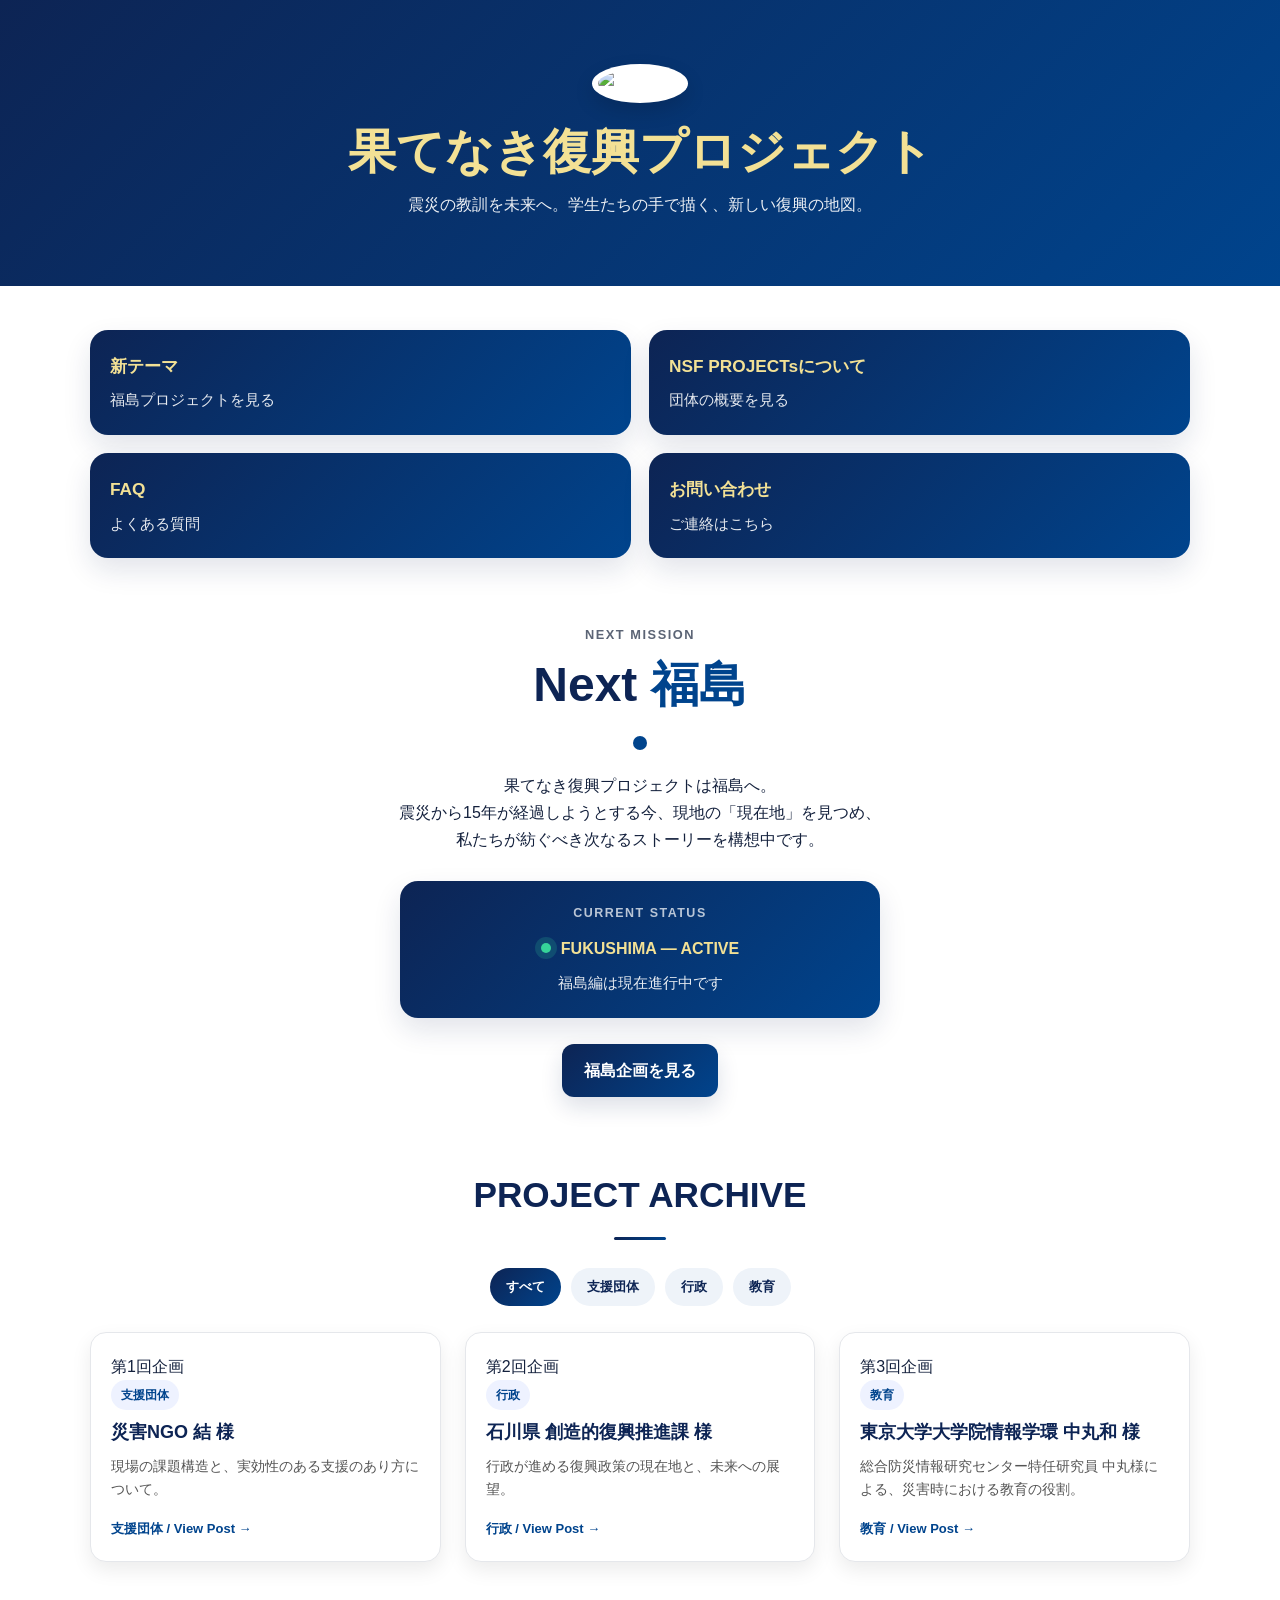
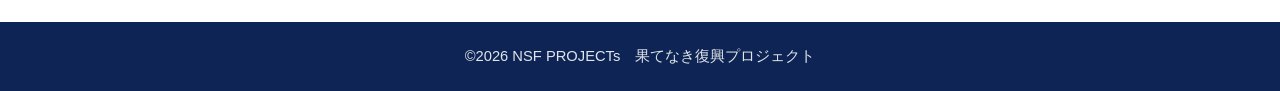
==== commit 8f4b455c: "Update index.html" ====
--- a/index.html
+++ b/index.html
@@ -1,9 +1,11 @@
 <!doctype html>
 <html lang="ja">
 <head>
+<meta name="google-site-verification" content="bYZTVmp5rtD1urNsObuF9xTzvY1xjUhJ7SGrcA2HbH4" />
+<link rel="canonical" href="https://fukkou-nsf.hatenaki.jp/">
 <meta charset="utf-8">
 <meta name="viewport" content="width=device-width,initial-scale=1">
-<title>NSF｜果てなき復興プロジェクト</title>
+<title>NSF PROJECTs｜果てなき復興プロジェクト</title>
 <link rel="stylesheet" href="css/style.css">
 
 <link rel="manifest" href="manifest.webmanifest">
@@ -102,7 +104,7 @@
 </div>
 
 <footer>
-  © NSF PROJECTs　果てなき復興プロジェクト
+  ©2026 NSF PROJECTs　果てなき復興プロジェクト
 </footer>
 
 <script src="/js/script.js"></script>
